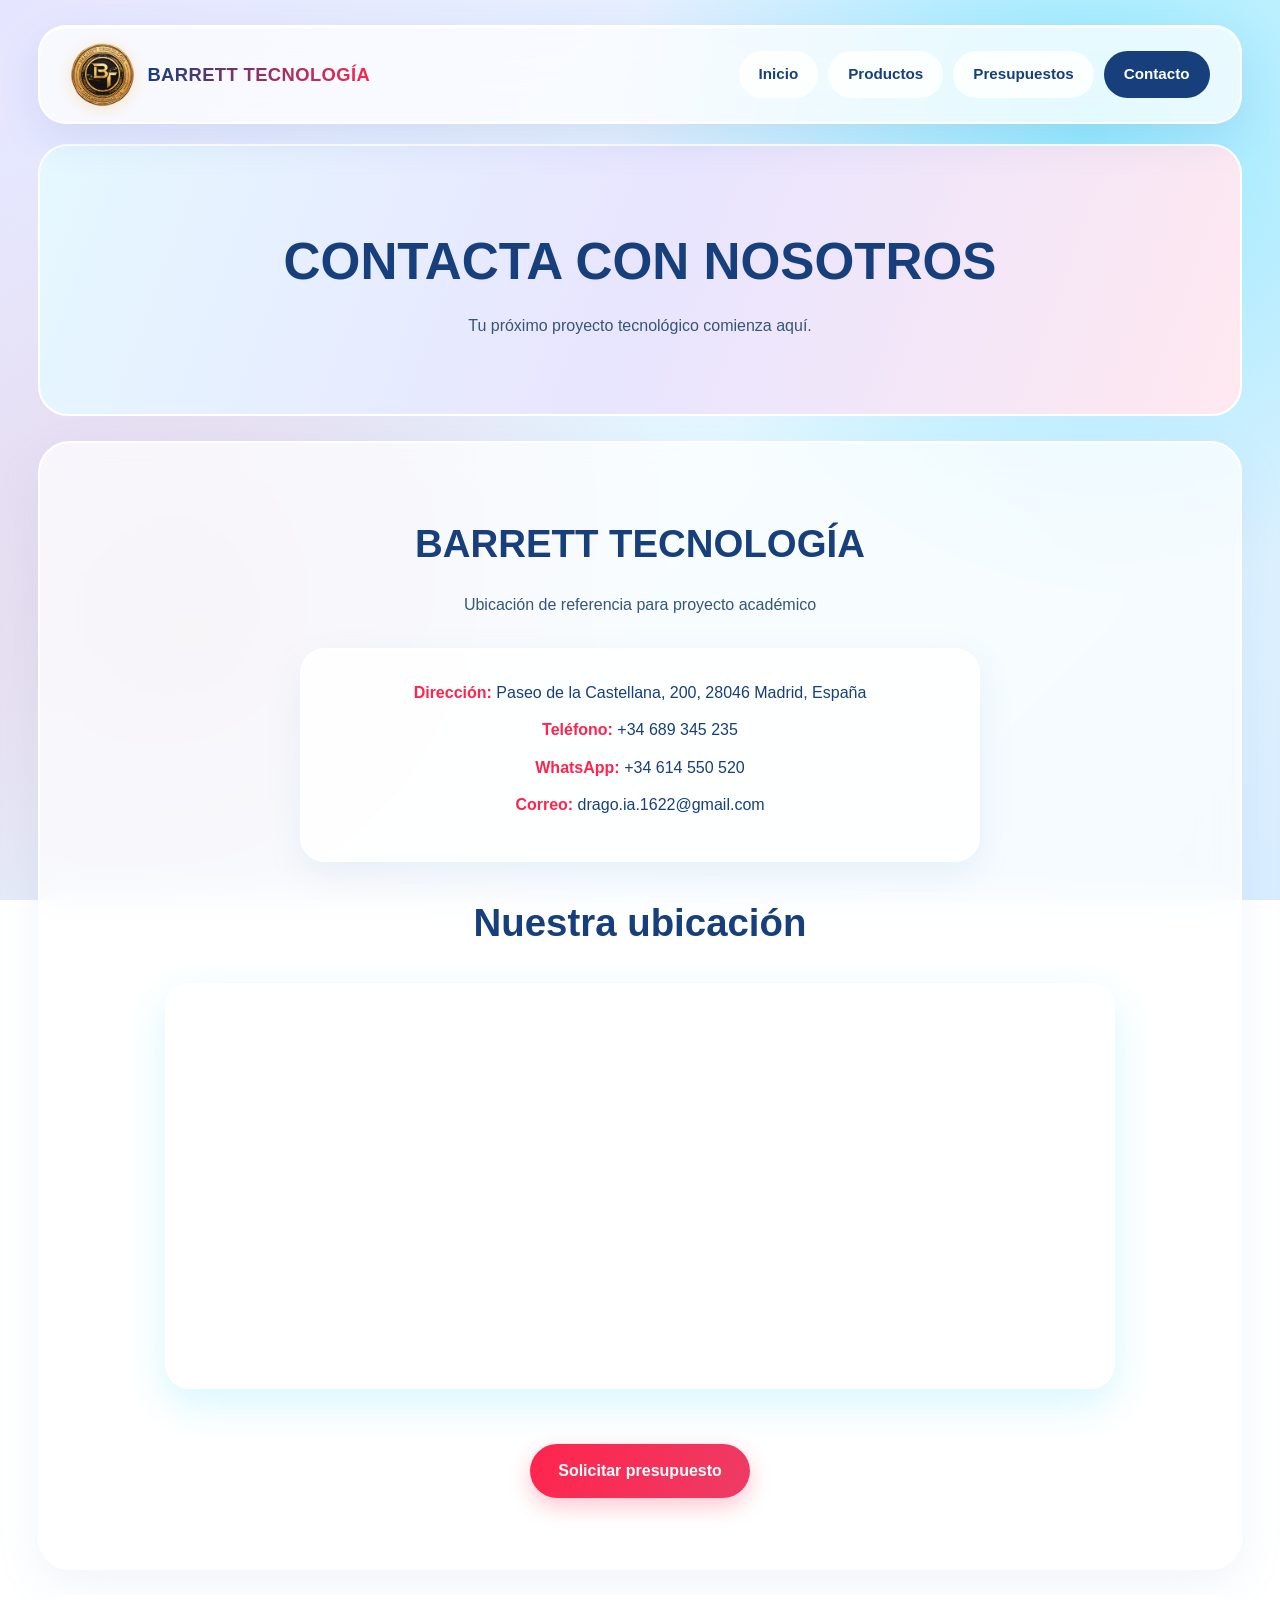
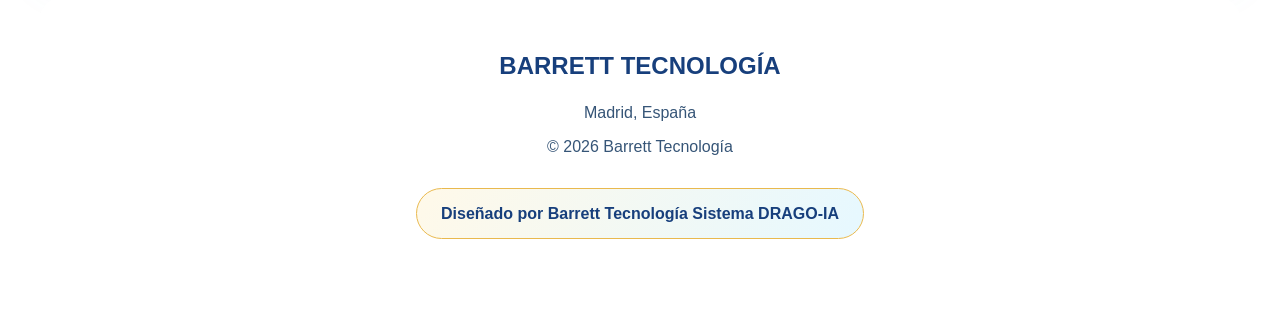
==== contacto.html @ fd933bed "Initial commit" ====
<!DOCTYPE html>
<html lang="es">
<head>
  <meta charset="UTF-8">
  <meta name="viewport"
        content="width=device-width, initial-scale=1.0">
  <title>Contacto | Barrett Tecnología</title>
  <link rel="stylesheet" href="css/barrett.css">
</head>
<body>

<header class="cabecera">
  <a href="index.html" class="marca">
    <img src="img/sello.barrett.png"
         alt="Sello Barrett Tecnología">
    <span>BARRETT TECNOLOGÍA</span>
  </a>
  <nav aria-label="Navegación principal">
    <ul>
      <li><a href="index.html">Inicio</a></li>
      <li><a href="productos.html">Productos</a></li>
      <li><a href="presupuesto.html">Presupuestos</a></li>
      <li><a href="contacto.html" class="activo"
             aria-current="page">Contacto</a></li>
    </ul>
  </nav>
</header>

<main>
  <section class="titulo-pagina">
    <h1>CONTACTA CON NOSOTROS</h1>
    <p>Tu próximo proyecto tecnológico comienza aquí.</p>
  </section>

  <section class="seccion">
    <h2>BARRETT TECNOLOGÍA</h2>
    <p>Ubicación de referencia para proyecto académico</p>

    <div class="datos-contacto">
      <p><strong>Dirección:</strong>
         Paseo de la Castellana, 200,
         28046 Madrid, España</p>
      <p><strong>Teléfono:</strong> +34 689 345 235</p>
      <p><strong>WhatsApp:</strong> +34 614 550 520</p>
      <p><strong>Correo:</strong>
         drago.ia.1622@gmail.com</p>
    </div>

    <h2>Nuestra ubicación</h2>

    <div class="mapa">
      <iframe
        title="Mapa de referencia de Barrett Tecnología en Madrid"
        src="https://www.google.com/maps?q=Paseo+de+la+Castellana+200+Madrid&output=embed"
        width="100%"
        height="400"
        style="border:0"
        loading="lazy"
        referrerpolicy="no-referrer-when-downgrade">
      </iframe>
    </div>

    <a class="boton" href="presupuesto.html">
      Solicitar presupuesto
    </a>
  </section>
</main>

<footer>
  <h2>BARRETT TECNOLOGÍA</h2>
  <p>Madrid, España</p>
  <p>© 2026 Barrett Tecnología</p>
  <p class="firma">
    Diseñado por Barrett Tecnología Sistema DRAGO-IA
  </p>
</footer>

</body>
</html>
---- css/barrett.css ----
/* ==================================================
   BARRETT TECNOLOGÍA - SISTEMA DRAGO-IA
   Diseño: BARRETT FUTURE
   Tecnología: HTML5 + CSS3
   ================================================== */

/* IDENTIDAD CORPORATIVA */
:root {
  --rojo-neon: #ff244d;
  --celeste-neon: #35d9ff;
  --dorado: #e9b94e;
  --lavanda: #e6e5ff;
  --blanco-hielo: #f4faff;
  --azul-texto: #173f7c;
  --texto: #365577;
  --cristal: rgba(255, 255, 255, 0.72);
  --borde-cristal: rgba(255, 255, 255, 0.95);
}

/* REINICIO Y ESTILOS GENERALES */
* {
  margin: 0;
  padding: 0;
  box-sizing: border-box;
}

html {
  scroll-behavior: smooth;
}

body {
  font-family: "Segoe UI", Arial, sans-serif;
  color: var(--azul-texto);
  line-height: 1.6;
  min-height: 100vh;

  background:
    radial-gradient(
      circle at 85% 15%,
      rgba(53, 217, 255, 0.45),
      transparent 35%
    ),
    radial-gradient(
      circle at 15% 70%,
      rgba(255, 36, 77, 0.12),
      transparent 40%
    ),
    linear-gradient(
      135deg,
      #e6e5ff,
      #e4f7ff 55%,
      #d9edff
    );

  background-attachment: fixed;
}

img {
  max-width: 100%;
  display: block;
}

a {
  text-decoration: none;
  color: inherit;
}

button,
input,
textarea,
select {
  font: inherit;
}

/* CABECERA DE CRISTAL */
.cabecera {
  width: min(94%, 1250px);
  margin: 25px auto 0;
  padding: 15px 30px;

  display: flex;
  align-items: center;
  justify-content: space-between;
  flex-wrap: wrap;
  gap: 20px;

  background: var(--cristal);
  backdrop-filter: blur(22px);
  -webkit-backdrop-filter: blur(22px);

  border: 2px solid var(--borde-cristal);
  border-radius: 28px;

  box-shadow:
    0 15px 40px rgba(64, 105, 170, 0.12),
    inset 0 1px 0 white;
}

.marca {
  display: flex;
  align-items: center;
  gap: 12px;

  font-size: 1.15rem;
  font-weight: 800;
  letter-spacing: 0.4px;
  color: var(--azul-texto);
}

.marca img {
  width: 65px;
  height: 65px;
  object-fit: contain;
  filter: drop-shadow(0 3px 8px #e9b94e55);
}

.marca span {
  background: linear-gradient(
    90deg,
    #173f7c,
    #ff244d
  );
  background-clip: text;
  -webkit-background-clip: text;
  color: transparent;
}

/* MENÚ DE NAVEGACIÓN */
nav ul {
  display: flex;
  align-items: center;
  flex-wrap: wrap;
  gap: 10px;
  list-style: none;
}

nav a {
  display: block;
  padding: 11px 20px;

  background: rgba(255, 255, 255, 0.85);
  border-radius: 30px;

  font-size: 0.95rem;
  font-weight: 600;

  transition:
    background 0.3s,
    color 0.3s,
    transform 0.3s,
    box-shadow 0.3s;
}

nav a:hover {
  color: white;
  background: var(--rojo-neon);
  transform: translateY(-3px);
  box-shadow: 0 8px 22px #ff244d44;
}

nav a.activo {
  background: var(--azul-texto);
  color: white;
}

/* PORTADA FUTURISTA */
.hero {
  width: min(94%, 1250px);
  min-height: 570px;
  margin: 20px auto;
  padding: 80px 6%;

  display: flex;
  align-items: center;
  justify-content: flex-start;

  position: relative;
  overflow: hidden;

  border: 2px solid white;
  border-radius: 35px;

  background:
    linear-gradient(
      90deg,
      rgba(245, 250, 255, 0.96) 0%,
      rgba(221, 240, 255, 0.87) 55%,
      rgba(198, 228, 255, 0.5) 100%
    ),
    url("../images/portada.jpg") center/cover;

  box-shadow: 0 20px 60px #559bd322;
}

/* REFLEJOS HOLOGRÁFICOS */
.hero::before {
  content: "";
  position: absolute;
  width: 430px;
  height: 430px;
  right: -100px;
  top: -100px;

  background: radial-gradient(
    circle,
    rgba(53, 217, 255, 0.45),
    transparent 70%
  );

  border-radius: 50%;
  pointer-events: none;
  animation: brillo 7s ease-in-out infinite alternate;
}

.hero::after {
  content: "";
  position: absolute;
  width: 330px;
  height: 330px;
  right: 12%;
  bottom: -190px;

  border: 2px solid rgba(53, 217, 255, 0.35);
  border-radius: 50%;
  box-shadow:
    0 0 35px rgba(53, 217, 255, 0.35),
    0 0 70px rgba(255, 36, 77, 0.15);
  pointer-events: none;
}

.hero-contenido {
  max-width: 750px;
  position: relative;
  z-index: 1;
  animation: aparecer 1s ease-out both;
}

.hero h1 {
  font-size: clamp(2.4rem, 5vw, 4.6rem);
  line-height: 1.1;
  font-weight: 900;
  letter-spacing: -1.5px;
  margin-bottom: 20px;

  background: linear-gradient(
    100deg,
    #173f7c 15%,
    #ff244d 65%,
    #e9b94e
  );

  background-clip: text;
  -webkit-background-clip: text;
  color: transparent;
}

.hero h2 {
  font-size: clamp(1.1rem, 2.3vw, 1.7rem);
  color: var(--azul-texto);
  margin-bottom: 20px;
}

.hero p {
  max-width: 650px;
  font-size: 1.1rem;
  color: var(--texto);
}

/* BOTONES */
.boton {
  display: inline-block;
  margin-top: 25px;
  padding: 14px 28px;

  background: linear-gradient(
    120deg,
    #ff244d,
    #ed3c65
  );

  color: white;
  font-weight: 700;
  border: none;
  border-radius: 30px;
  cursor: pointer;

  box-shadow: 0 8px 22px #ff244d44;

  transition:
    transform 0.3s,
    box-shadow 0.3s,
    background 0.3s;
}

.boton:hover {
  transform: translateY(-4px);
  background: linear-gradient(
    120deg,
    #e9b94e,
    #f8d980
  );
  color: #173f7c;
  box-shadow: 0 12px 30px #e9b94e66;
}

/* SECCIONES */
.seccion {
  width: min(94%, 1250px);
  margin: 25px auto;
  padding: 70px 5%;

  background: var(--cristal);
  backdrop-filter: blur(18px);

  border: 2px solid white;
  border-radius: 32px;

  text-align: center;
  box-shadow: 0 15px 45px #6b9bd21a;
}

.seccion h2 {
  font-size: clamp(1.8rem, 3vw, 2.7rem);
  margin-bottom: 18px;
  color: var(--azul-texto);
}

.seccion > p {
  color: var(--texto);
}

.seccion-oscura {
  background: linear-gradient(
    135deg,
    rgba(218, 240, 255, 0.92),
    rgba(232, 225, 255, 0.9)
  );
}

/* CUADRÍCULA DE PRODUCTOS */
.cuadricula {
  display: grid;
  grid-template-columns: repeat(3, minmax(0, 1fr));
  gap: 25px;
  margin-top: 40px;
}

.tarjeta {
  position: relative;
  overflow: hidden;

  padding: 28px;
  background: rgba(255, 255, 255, 0.83);
  border: 1px solid white;
  border-radius: 25px;

  box-shadow: 0 10px 30px #5c95d01a;

  transition:
    transform 0.35s,
    box-shadow 0.35s,
    border-color 0.35s;
}

.tarjeta:hover {
  transform: translateY(-10px);
  border-color: var(--celeste-neon);

  box-shadow:
    0 18px 45px #35d9ff44,
    0 0 25px #ff244d12;
}

.tarjeta h3 {
  color: var(--azul-texto);
  margin: 15px 0 10px;
  font-size: 1.35rem;
}

.tarjeta p {
  color: var(--texto);
}

/* IMÁGENES DEL CATÁLOGO */
.producto img {
  width: 100%;
  height: 220px;
  object-fit: cover;
  border-radius: 18px;

  transition: transform 0.5s;
}

.producto:hover img {
  transform: scale(1.04);
}

.producto .boton {
  font-size: 0.85rem;
  padding: 12px 18px;
}

/* DRAGO-IA */
.drago {
  display: flex;
  align-items: center;
  justify-content: center;
  gap: 55px;
  text-align: left;

  background: linear-gradient(
    120deg,
    #e4f7ff,
    #e8e5ff,
    #fbe9f1
  );
}

.drago img {
  width: min(35%, 320px);
  border-radius: 50%;

  filter: drop-shadow(0 15px 25px #ff244d33);
  animation: flotar 5s ease-in-out infinite;
}

.drago div {
  max-width: 550px;
}

/* CABECERAS INTERIORES */
.titulo-pagina {
  width: min(94%, 1250px);
  margin: 20px auto;
  padding: 75px 20px;

  text-align: center;
  border: 2px solid white;
  border-radius: 30px;

  background: linear-gradient(
    110deg,
    #e5f8ff,
    #e8e5ff,
    #ffe8f0
  );
}

.titulo-pagina h1 {
  font-size: clamp(2rem, 4vw, 3.5rem);
  color: var(--azul-texto);
}

.titulo-pagina p {
  color: var(--texto);
  margin-top: 10px;
}

/* FORMULARIO DE PRESUPUESTOS */
.formulario {
  max-width: 680px;
  margin: 35px auto 0;
  padding: 35px;

  text-align: left;
  background: rgba(255, 255, 255, 0.85);

  border: 2px solid white;
  border-radius: 25px;

  box-shadow: 0 15px 40px #6b9bd222;
}

.formulario label {
  display: block;
  margin: 18px 0 7px;
  color: var(--azul-texto);
  font-weight: 600;
}

.formulario input:not([type="checkbox"]),
.formulario select,
.formulario textarea {
  display: block;
  width: 100%;
  padding: 14px 16px;

  background: #f4faff;
  color: var(--azul-texto);

  border: 1px solid #b6d6ec;
  border-radius: 12px;
  outline: none;

  transition:
    border-color 0.3s,
    box-shadow 0.3s;
}

.formulario input:focus,
.formulario select:focus,
.formulario textarea:focus {
  border-color: var(--celeste-neon);
  box-shadow: 0 0 0 4px #35d9ff33;
}

.formulario textarea {
  resize: vertical;
  min-height: 140px;
}

.privacidad {
  display: flex;
  align-items: flex-start;
  gap: 12px;
  margin-top: 22px;
}

.privacidad input {
  margin-top: 6px;
  accent-color: var(--rojo-neon);
}

.privacidad label {
  margin: 0;
  font-size: 0.92rem;
}

/* CONTACTO */
.datos-contacto {
  max-width: 680px;
  margin: 30px auto;
  padding: 30px;

  background: rgba(255, 255, 255, 0.85);
  border: 2px solid white;
  border-radius: 25px;

  box-shadow: 0 12px 35px #5c95d01c;
}

.datos-contacto p {
  margin-bottom: 12px;
}

.datos-contacto strong {
  color: var(--rojo-neon);
}

.mapa {
  max-width: 950px;
  margin: 30px auto;
  overflow: hidden;

  border: 3px solid white;
  border-radius: 25px;

  box-shadow: 0 15px 40px #35d9ff33;
}

.mapa iframe {
  display: block;
  width: 100%;
}

/* PIE DE PÁGINA */
footer {
  width: min(94%, 1250px);
  margin: 25px auto;
  padding: 50px 25px;

  text-align: center;
  background: rgba(255, 255, 255, 0.8);
  backdrop-filter: blur(20px);

  border: 2px solid white;
  border-radius: 30px;
}

footer h2 {
  color: var(--azul-texto);
  margin-bottom: 15px;
}

footer p {
  color: var(--texto);
  margin: 8px 0;
}

.redes {
  display: flex;
  justify-content: center;
  flex-wrap: wrap;
  gap: 20px;
  margin: 22px 0;
}

.redes a {
  color: var(--azul-texto);
  font-weight: 600;
  transition: color 0.3s;
}

.redes a:hover {
  color: var(--rojo-neon);
}

footer .firma {
  display: inline-block;
  margin-top: 20px;
  padding: 12px 24px;

  color: var(--azul-texto);
  font-weight: 800;

  border-radius: 30px;
  border: 1px solid var(--dorado);

  background: linear-gradient(
    120deg,
    #fff9e9,
    #e6f8ff
  );
}

/* ACCESIBILIDAD */
a:focus-visible,
button:focus-visible,
input:focus-visible,
textarea:focus-visible,
select:focus-visible {
  outline: 3px solid var(--rojo-neon);
  outline-offset: 3px;
}

/* ANIMACIONES CSS3 */
@keyframes flotar {
  0%, 100% {
    transform: translateY(0);
  }
  50% {
    transform: translateY(-15px);
  }
}

@keyframes brillo {
  from {
    opacity: 0.5;
    transform: scale(1);
  }
  to {
    opacity: 1;
    transform: scale(1.2);
  }
}

@keyframes aparecer {
  from {
    opacity: 0;
    transform: translateY(25px);
  }
  to {
    opacity: 1;
    transform: translateY(0);
  }
}

/* TABLET */
@media (max-width: 950px) {
  .cabecera {
    justify-content: center;
  }

  nav ul {
    justify-content: center;
  }

  .cuadricula {
    grid-template-columns: repeat(2, minmax(0, 1fr));
  }

  .drago {
    flex-direction: column;
    text-align: center;
  }

  .drago img {
    width: min(65%, 300px);
  }
}

/* MÓVILES */
@media (max-width: 600px) {
  .cabecera {
    padding: 20px 12px;
    border-radius: 20px;
  }

  .marca {
    font-size: 0.95rem;
  }

  .marca img {
    width: 50px;
    height: 50px;
  }

  nav ul {
    gap: 6px;
  }

  nav a {
    padding: 9px 12px;
    font-size: 0.82rem;
  }

  .hero {
    min-height: 450px;
    padding: 55px 22px;
    border-radius: 25px;
  }

  .hero h1 {
    letter-spacing: -0.5px;
  }

  .seccion {
    padding: 45px 20px;
    border-radius: 25px;
  }

  .cuadricula {
    grid-template-columns: 1fr;
  }

  .formulario {
    padding: 22px;
  }

  .titulo-pagina {
    padding: 50px 20px;
  }

  footer {
    padding: 35px 18px;
  }
}

/* REDUCIR MOVIMIENTO SI EL USUARIO LO PREFIERE */
@media (prefers-reduced-motion: reduce) {
  *,
  *::before,
  *::after {
    animation: none !important;
    transition: none !important;
    scroll-behavior: auto !important;
  }
}











/* ==============================================
   BARRETT FUTURE STORE
   ESTILOS EXCLUSIVOS DEL CATÁLOGO
   ============================================== */

/* PORTADA DEL CATÁLOGO */
.catalogo-portada {
  position: relative;
  overflow: hidden;

  background:
    radial-gradient(
      circle at 85% 20%,
      rgba(53, 217, 255, 0.55),
      transparent 40%
    ),
    linear-gradient(
      120deg,
      #f4faff,
      #dceeff,
      #e6e5ff
    );
}

.etiqueta-future {
  display: inline-block;
  padding: 9px 20px;
  margin-bottom: 20px;

  border-radius: 30px;
  background: white;
  color: var(--rojo-neon);

  font-size: 0.8rem;
  font-weight: 800;
  letter-spacing: 2px;
}

.catalogo-portada h1 {
  background: linear-gradient(
    90deg,
    #173f7c,
    #ff244d,
    #e9b94e
  );

  background-clip: text;
  -webkit-background-clip: text;
  color: transparent;
}

/* IMÁGENES DEL CATÁLOGO */
.producto-imagen {
  position: relative;
  overflow: hidden;
  border-radius: 20px;
  background: #e5f5ff;
}

.producto-imagen img {
  width: 100%;
  height: 230px;
  object-fit: cover;

  transition: transform 0.5s ease;
}

.producto:hover .producto-imagen img {
  transform: scale(1.08);
}

/* ETIQUETAS HOLOGRÁFICAS */
.producto-etiqueta {
  position: absolute;
  top: 12px;
  left: 12px;

  padding: 7px 12px;
  border-radius: 30px;

  background: rgba(255, 255, 255, 0.88);
  backdrop-filter: blur(12px);

  color: #173f7c;
  font-size: 0.65rem;
  font-weight: 800;
  letter-spacing: 0.5px;

  border: 1px solid white;
}

/* TARJETAS */
.producto {
  display: flex;
  flex-direction: column;
  align-items: stretch;
  text-align: left;
}

.producto h3 {
  font-size: 1.3rem;
  margin-top: 20px;
}

.producto p {
  flex-grow: 1;
  margin-bottom: 18px;
}

/* PRECIO A CONSULTAR */
.precio-consulta {
  display: block;
  margin-top: auto;

  color: #d42b4a;
  font-weight: 800;
  font-size: 0.95rem;
}

/* BOTÓN DEL PRODUCTO */
.producto .boton {
  display: block;
  text-align: center;
  margin-top: 18px;

  background: linear-gradient(
    110deg,
    #ff244d,
    #f14369
  );
}

.producto .boton:hover {
  background: linear-gradient(
    110deg,
    #35d9ff,
    #e9b94e
  );

  color: #173f7c;
}

/* EFECTO LUMINOSO AL PASAR EL RATÓN */
.producto:hover {
  border-color: var(--celeste-neon);

  box-shadow:
    0 18px 40px rgba(53, 217, 255, 0.3),
    0 0 22px rgba(255, 36, 77, 0.12);
}

/* LLAMADA A LA ACCIÓN */
.llamada-accion {
  background: linear-gradient(
    125deg,
    #e5f9ff,
    #e6e5ff,
    #fff0f4
  );

  border: 2px solid white;
}

.llamada-accion h2 {
  color: #173f7c;
}

.llamada-accion p {
  max-width: 650px;
  margin: 0 auto;
}

/* ADAPTACIÓN A MÓVILES */
@media (max-width: 600px) {
  .producto-imagen img {
    height: 210px;
  }

  .producto {
    padding: 20px;
  }

  .catalogo-portada h1 {
    font-size: 2rem;
  }
}









/* ==========================================
   PRESUPUESTOS - BARRETT TECNOLOGÍA
   ========================================== */

.pagina-presupuesto {
  padding: 60px 5%;
  background: linear-gradient(
    135deg,
    #e6e5ff 0%,
    #d9f5ff 55%,
    #fff0f4 100%
  );
}

.presupuesto-contenedor {
  max-width: 1200px;
  margin: 0 auto;

  display: grid;
  grid-template-columns: 0.85fr 1.15fr;
  gap: 35px;
  align-items: stretch;
}

/* PANEL DE PRESENTACIÓN */

.presupuesto-presentacion {
  padding: 45px 35px;
  border-radius: 30px;

  background: linear-gradient(
    145deg,
    #d5f4ff,
    #e8e5ff,
    #fff1f5
  );

  border: 2px solid #ffffff;

  display: flex;
  flex-direction: column;
  align-items: center;
  justify-content: center;
  text-align: center;

  box-shadow: 0 15px 40px
    rgba(53, 217, 255, 0.15);
}

.presupuesto-etiqueta {
  color: #ff244d;
  font-size: 0.8rem;
  font-weight: 800;
  letter-spacing: 2px;
}

.presupuesto-presentacion h1 {
  margin: 25px 0 15px;
  color: #173f7c;
  font-size: clamp(2rem, 3vw, 3.2rem);
  line-height: 1.15;
}

.presupuesto-presentacion h1 span {
  display: block;
  color: #ff244d;
}

.presupuesto-presentacion > p {
  color: #365577;
  line-height: 1.8;
  max-width: 390px;
}

.presupuesto-drago {
  width: min(100%, 290px);
  height: auto;
  margin: 30px auto;
  object-fit: contain;

  filter: drop-shadow(
    0 12px 20px rgba(255, 36, 77, 0.18)
  );
}

.presupuesto-beneficios {
  color: #173f7c;
  font-weight: 700;
}

.presupuesto-beneficios p {
  margin: 9px 0;
}

/* PANEL DEL FORMULARIO */

.presupuesto-panel {
  min-width: 0;
  padding: 42px;

  background: rgba(255, 255, 255, 0.9);
  border: 2px solid #ffffff;
  border-radius: 30px;

  box-shadow:
    0 20px 50px rgba(23, 63, 124, 0.1),
    0 0 20px rgba(53, 217, 255, 0.12);
}

.presupuesto-encabezado {
  margin-bottom: 30px;
  text-align: center;
}

.presupuesto-encabezado span {
  color: #ff244d;
  font-size: 0.75rem;
  font-weight: 800;
  letter-spacing: 1.5px;
}

.presupuesto-encabezado h2 {
  color: #173f7c;
  font-size: clamp(1.7rem, 3vw, 2.4rem);
  margin: 12px 0;
}

.presupuesto-encabezado p {
  color: #526b8a;
}

/* IMPORTANTE:
   CADA CAMPO TIENE SU PROPIA POSICIÓN */

.formulario-presupuesto {
  display: block;
  width: 100%;
}

.formulario-grid {
  display: grid;
  grid-template-columns: repeat(2, minmax(0, 1fr));
  gap: 22px;
}

.campo-formulario {
  display: flex;
  flex-direction: column;
  gap: 9px;
  min-width: 0;
}

.campo-formulario label {
  display: block;
  color: #173f7c;
  font-size: 0.9rem;
  font-weight: 700;
}

/* CAMPOS DE ENTRADA */

.formulario-presupuesto
.campo-formulario input,

.formulario-presupuesto
.campo-formulario select,

.formulario-presupuesto
.campo-formulario textarea {
  display: block;

  width: 100%;
  min-width: 0;
  box-sizing: border-box;

  padding: 15px 16px;

  border: 1.5px solid #b7dff4;
  border-radius: 13px;

  background: #f4faff;
  color: #173f7c;

  font-family: inherit;
  font-size: 0.95rem;
  line-height: 1.5;

  outline: none;
  box-shadow: none;

  transition:
    border-color 0.3s,
    box-shadow 0.3s;
}

.formulario-presupuesto
.campo-formulario input:focus,

.formulario-presupuesto
.campo-formulario select:focus,

.formulario-presupuesto
.campo-formulario textarea:focus {
  border-color: #35d9ff;

  box-shadow:
    0 0 0 4px rgba(53, 217, 255, 0.17);
}

.formulario-presupuesto
.campo-formulario textarea {
  min-height: 160px;
  resize: vertical;
}

/* EL MENSAJE OCUPA TODO EL ANCHO */

.campo-completo {
  grid-column: 1 / -1;
}

/* PRIVACIDAD */

.privacidad-presupuesto {
  display: flex;
  align-items: flex-start;
  gap: 12px;

  margin: 25px 0;
}

.privacidad-presupuesto input {
  width: 18px;
  height: 18px;
  flex-shrink: 0;
  margin: 2px 0 0;

  accent-color: #ff244d;
}

.privacidad-presupuesto label {
  color: #365577;
  font-size: 0.9rem;
  line-height: 1.5;
}

.privacidad-presupuesto a {
  color: #d9254b;
  font-weight: 700;
}

/* BOTÓN PRINCIPAL */

.boton-enviar-presupuesto {
  display: block;
  width: 100%;

  padding: 17px 25px;

  border: none;
  border-radius: 50px;

  background: linear-gradient(
    110deg,
    #ff244d,
    #ef3f69
  );

  color: white;
  font-family: inherit;
  font-size: 1rem;
  font-weight: 800;

  cursor: pointer;

  box-shadow:
    0 10px 25px rgba(255, 36, 77, 0.25);

  transition:
    transform 0.3s,
    box-shadow 0.3s;
}

.boton-enviar-presupuesto:hover {
  transform: translateY(-3px);

  box-shadow:
    0 15px 30px rgba(255, 36, 77, 0.35);
}

.nota-presupuesto {
  text-align: center;
  color: #71839b;
  font-size: 0.8rem;
  margin-top: 16px;
}

/* TABLETS */

@media (max-width: 950px) {
  .presupuesto-contenedor {
    grid-template-columns: 1fr;
  }

  .presupuesto-presentacion {
    padding: 35px 25px;
  }

  .presupuesto-drago {
    width: 180px;
  }
}

/* MÓVILES */

@media (max-width: 600px) {
  .pagina-presupuesto {
    padding: 30px 15px;
  }

  .presupuesto-panel {
    padding: 25px 18px;
  }

  .formulario-grid {
    grid-template-columns: 1fr;
    gap: 18px;
  }

  .campo-completo {
    grid-column: auto;
  }

  .presupuesto-presentacion h1 {
    font-size: 2rem;
  }
}
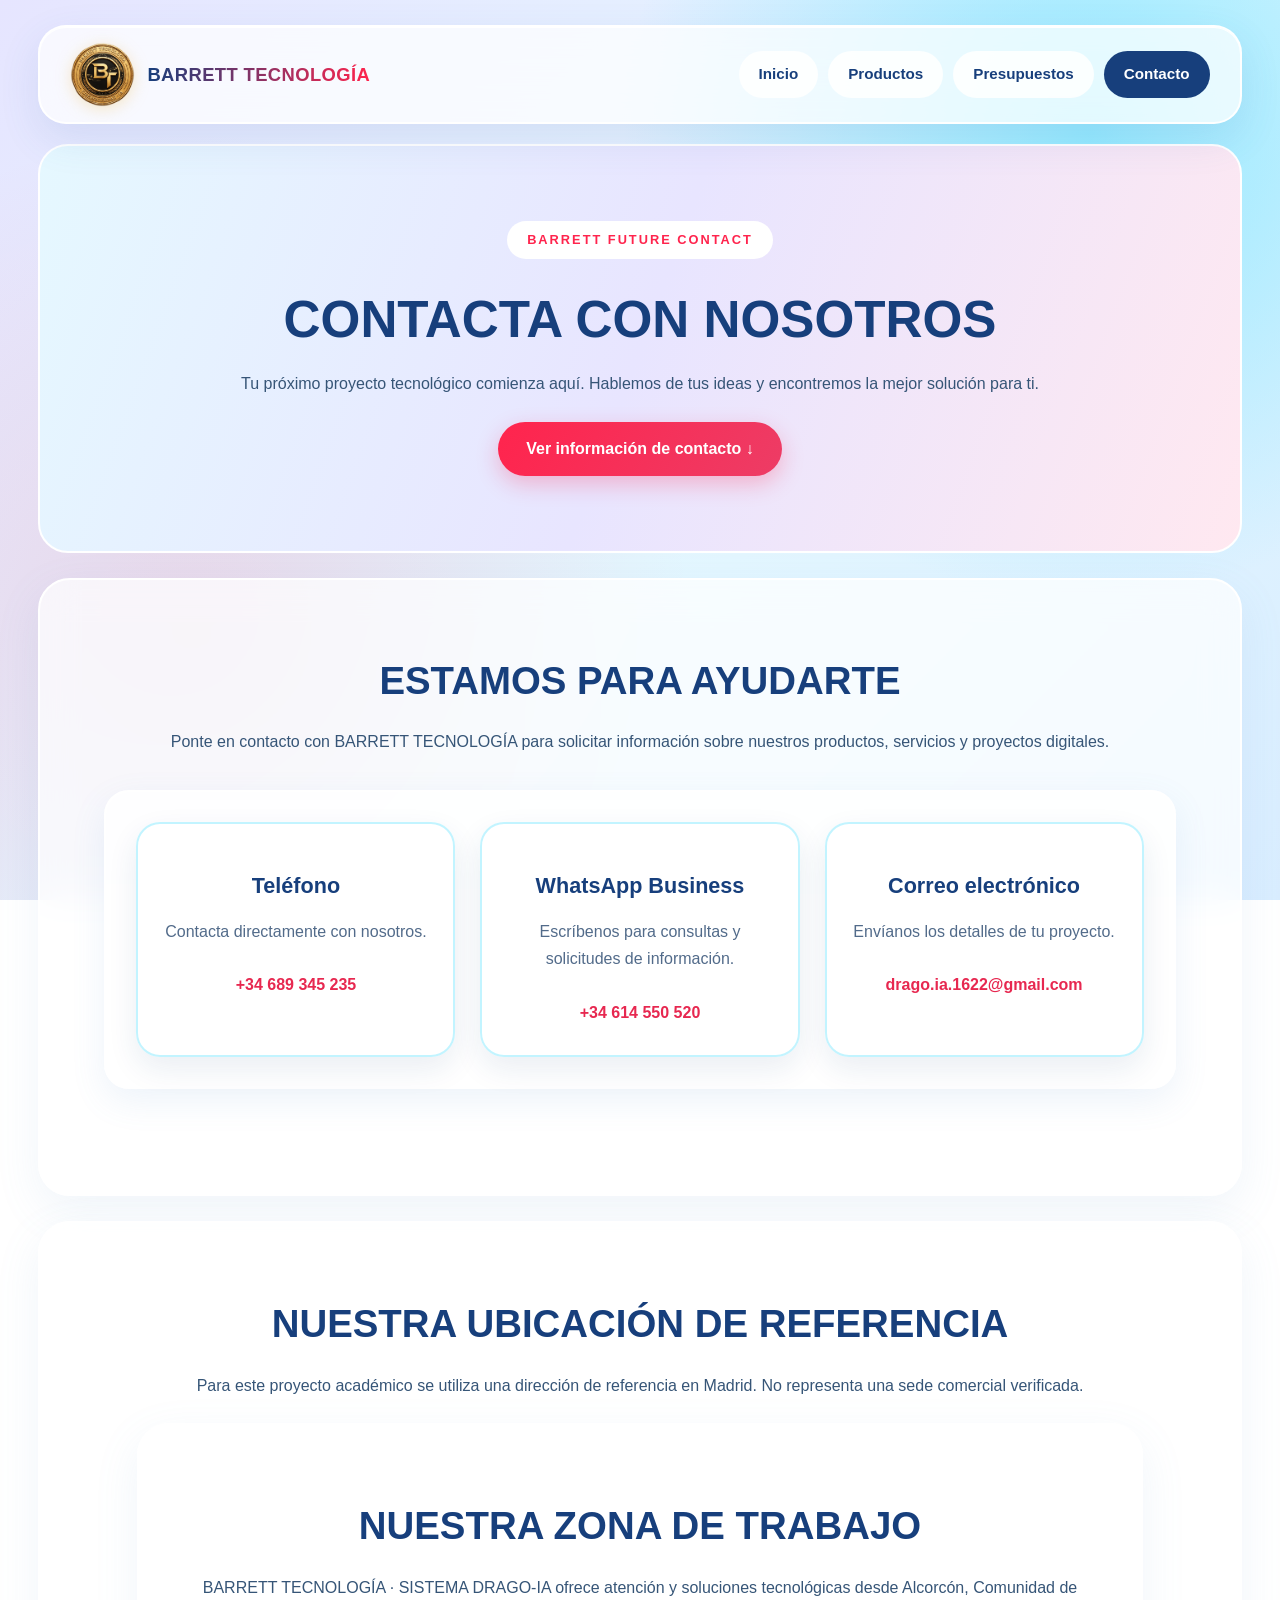
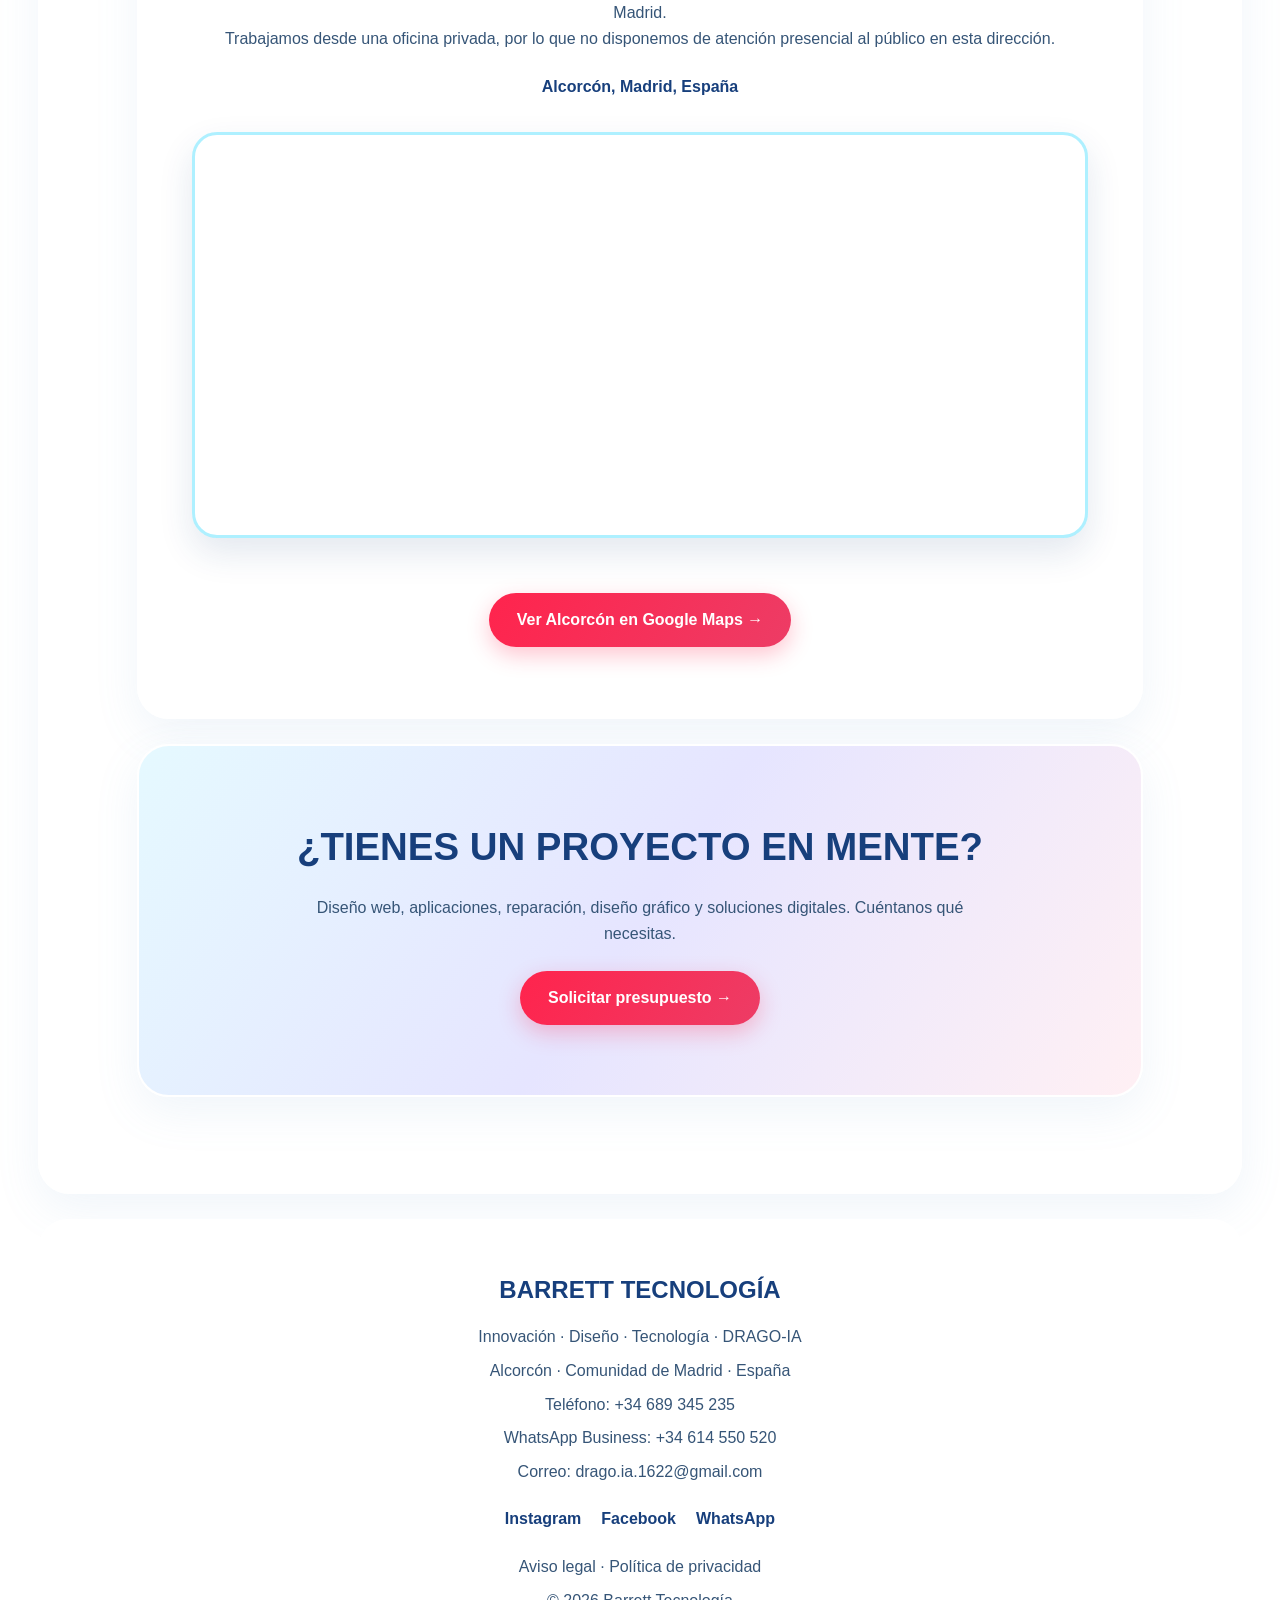
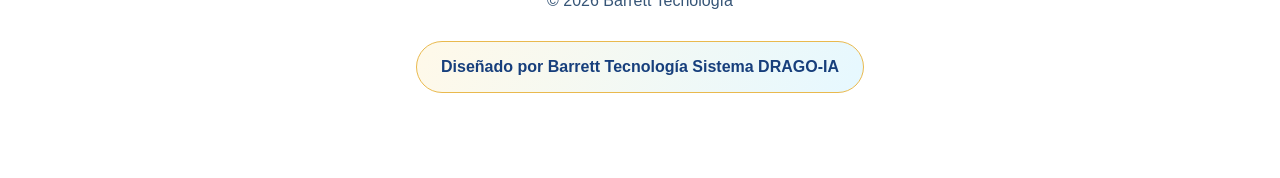
==== commit 4d8a8eff: "Web Barrett Tecnología lista para publicar" ====
--- a/contacto.html
+++ b/contacto.html
@@ -1,80 +1,333 @@
 
 <!DOCTYPE html>
 <html lang="es">
+
 <head>
   <meta charset="UTF-8">
+
   <meta name="viewport"
         content="width=device-width, initial-scale=1.0">
+
+  <meta name="description"
+        content="Contacta con Barrett Tecnología para
+        consultas sobre diseño web, aplicaciones,
+        reparación informática y proyectos digitales.">
+
   <title>Contacto | Barrett Tecnología</title>
+
   <link rel="stylesheet" href="css/barrett.css">
 </head>
+
 <body>
 
-<header class="cabecera">
-  <a href="index.html" class="marca">
-    <img src="img/sello.barrett.png"
-         alt="Sello Barrett Tecnología">
-    <span>BARRETT TECNOLOGÍA</span>
-  </a>
-  <nav aria-label="Navegación principal">
-    <ul>
-      <li><a href="index.html">Inicio</a></li>
-      <li><a href="productos.html">Productos</a></li>
-      <li><a href="presupuesto.html">Presupuestos</a></li>
-      <li><a href="contacto.html" class="activo"
-             aria-current="page">Contacto</a></li>
-    </ul>
-  </nav>
-</header>
-
-<main>
-  <section class="titulo-pagina">
-    <h1>CONTACTA CON NOSOTROS</h1>
-    <p>Tu próximo proyecto tecnológico comienza aquí.</p>
-  </section>
-
-  <section class="seccion">
-    <h2>BARRETT TECNOLOGÍA</h2>
-    <p>Ubicación de referencia para proyecto académico</p>
-
-    <div class="datos-contacto">
-      <p><strong>Dirección:</strong>
-         Paseo de la Castellana, 200,
-         28046 Madrid, España</p>
-      <p><strong>Teléfono:</strong> +34 689 345 235</p>
-      <p><strong>WhatsApp:</strong> +34 614 550 520</p>
-      <p><strong>Correo:</strong>
-         drago.ia.1622@gmail.com</p>
-    </div>
-
-    <h2>Nuestra ubicación</h2>
-
-    <div class="mapa">
-      <iframe
-        title="Mapa de referencia de Barrett Tecnología en Madrid"
-        src="https://www.google.com/maps?q=Paseo+de+la+Castellana+200+Madrid&output=embed"
-        width="100%"
-        height="400"
-        style="border:0"
-        loading="lazy"
-        referrerpolicy="no-referrer-when-downgrade">
-      </iframe>
-    </div>
-
-    <a class="boton" href="presupuesto.html">
-      Solicitar presupuesto
-    </a>
-  </section>
-</main>
-
+  <!-- =====================================
+       CABECERA CORPORATIVA
+       ===================================== -->
+  <header class="cabecera">
+
+    <a href="index.html" class="marca">
+      <img src="img/sello.barrett.png"
+           alt="Sello de Barrett Tecnología">
+
+      <span>BARRETT TECNOLOGÍA</span>
+    </a>
+
+    <nav aria-label="Navegación principal">
+      <ul>
+        <li>
+          <a href="index.html">Inicio</a>
+        </li>
+
+        <li>
+          <a href="productos.html">Productos</a>
+        </li>
+
+        <li>
+          <a href="presupuesto.html">Presupuestos</a>
+        </li>
+
+        <li>
+          <a href="contacto.html"
+             class="activo"
+             aria-current="page">
+            Contacto
+          </a>
+        </li>
+      </ul>
+    </nav>
+
+  </header>
+
+  <!-- =====================================
+       CONTENIDO PRINCIPAL
+       ===================================== -->
+  <main>
+
+    <!-- PORTADA -->
+    <section class="titulo-pagina servicios-portada">
+
+      <span class="etiqueta-future">
+        BARRETT FUTURE CONTACT
+      </span>
+
+      <h1>CONTACTA CON NOSOTROS</h1>
+
+      <p>
+        Tu próximo proyecto tecnológico comienza aquí.
+        Hablemos de tus ideas y encontremos
+        la mejor solución para ti.
+      </p>
+
+      <a href="#informacion" class="boton">
+        Ver información de contacto ↓
+      </a>
+
+    </section>
+
+    <!-- INFORMACIÓN DE CONTACTO -->
+    <section class="seccion" id="informacion">
+
+      <h2>ESTAMOS PARA AYUDARTE</h2>
+
+      <p>
+        Ponte en contacto con BARRETT TECNOLOGÍA
+        para solicitar información sobre nuestros
+        productos, servicios y proyectos digitales.
+      </p>
+
+      <div class="datos-contacto">
+
+        <!-- TELÉFONO -->
+        <article class="tarjeta contacto-tarjeta">
+
+          <h3>Teléfono</h3>
+
+          <p>
+            Contacta directamente con nosotros.
+          </p>
+
+          <a href="tel:+34689345235">
+            +34 689 345 235
+          </a>
+
+        </article>
+
+        <!-- WHATSAPP BUSINESS -->
+        <article class="tarjeta contacto-tarjeta">
+
+          <h3>WhatsApp Business</h3>
+
+          <p>
+            Escríbenos para consultas
+            y solicitudes de información.
+          </p>
+
+          <a href="https://wa.me/34614550520"
+             target="_blank"
+             rel="noopener noreferrer">
+            +34 614 550 520
+          </a>
+
+        </article>
+
+        <!-- CORREO ELECTRÓNICO -->
+        <article class="tarjeta contacto-tarjeta">
+
+          <h3>Correo electrónico</h3>
+
+          <p>
+            Envíanos los detalles
+            de tu proyecto.
+          </p>
+
+          <a href="mailto:drago.ia.1622@gmail.com">
+            drago.ia.1622@gmail.com
+          </a>
+
+        </article>
+
+      </div>
+
+    </section>
+
+    <!-- UBICACIÓN -->
+    <section class="seccion contacto-ubicacion">
+
+      <h2>NUESTRA UBICACIÓN DE REFERENCIA</h2>
+
+      <p>
+        Para este proyecto académico se utiliza
+        una dirección de referencia en Madrid.
+        No representa una sede comercial verificada.
+      </p>
+
+      
+<!-- UBICACIÓN -->
+<section class="seccion contacto-ubicacion">
+
+  <h2>NUESTRA ZONA DE TRABAJO</h2>
+
+  <p>
+    BARRETT TECNOLOGÍA · SISTEMA DRAGO-IA
+    ofrece atención y soluciones tecnológicas
+    desde Alcorcón, Comunidad de Madrid.
+  </p>
+
+  <p>
+    Trabajamos desde una oficina privada,
+    por lo que no disponemos de atención
+    presencial al público en esta dirección.
+  </p>
+
+  <address>
+    Alcorcón, Madrid, España
+  </address>
+
+  <!-- MAPA GENERAL DE ALCORCÓN -->
+  <div class="mapa">
+
+    <iframe
+      title="Mapa general de Alcorcón, Madrid"
+      src="https://www.google.com/maps?q=Alcorc%C3%B3n%2C+Madrid%2C+Espa%C3%B1a&amp;output=embed"
+      width="100%"
+      height="400"
+      style="border:0"
+      loading="lazy"
+      referrerpolicy="no-referrer-when-downgrade">
+    </iframe>
+
+  </div>
+
+  <!-- ENLACE A GOOGLE MAPS -->
+  <p>
+    <a
+      href="https://www.google.com/maps/search/?api=1&amp;query=Alcorc%C3%B3n%2C+Madrid%2C+Espa%C3%B1a"
+      target="_blank"
+      rel="noopener noreferrer"
+      class="boton">
+
+      Ver Alcorcón en Google Maps →
+
+    </a>
+  </p>
+
+</section>
+
+
+    <!-- LLAMADA A LA ACCIÓN -->
+    <section class="seccion llamada-accion">
+
+      <h2>¿TIENES UN PROYECTO EN MENTE?</h2>
+
+      <p>
+        Diseño web, aplicaciones, reparación,
+        diseño gráfico y soluciones digitales.
+        Cuéntanos qué necesitas.
+      </p>
+
+      <a href="presupuesto.html" class="boton">
+        Solicitar presupuesto →
+      </a>
+
+    </section>
+
+  </main>
+
+  
+<!-- =====================================
+     PIE DE PÁGINA CORPORATIVO
+     ===================================== -->
 <footer>
+
   <h2>BARRETT TECNOLOGÍA</h2>
-  <p>Madrid, España</p>
-  <p>© 2026 Barrett Tecnología</p>
+
+  <p>
+    Innovación · Diseño · Tecnología · DRAGO-IA
+  </p>
+
+  <!-- UBICACIÓN -->
+  <p>
+    Alcorcón · Comunidad de Madrid · España
+  </p>
+
+  <!-- TELÉFONO -->
+  <p>
+    Teléfono:
+    <a href="tel:+34689345235">
+      +34 689 345 235
+    </a>
+  </p>
+
+  <!-- WHATSAPP BUSINESS -->
+  <p>
+    WhatsApp Business:
+    <a href="https://wa.me/34614550520"
+       target="_blank"
+       rel="noopener noreferrer">
+      +34 614 550 520
+    </a>
+  </p>
+
+  <!-- CORREO ELECTRÓNICO -->
+  <p>
+    Correo:
+    <a href="mailto:drago.ia.1622@gmail.com">
+      drago.ia.1622@gmail.com
+    </a>
+  </p>
+
+  <!-- REDES SOCIALES -->
+  <div class="redes">
+
+    <a href="https://www.instagram.com/"
+       target="_blank"
+       rel="noopener noreferrer">
+      Instagram
+    </a>
+
+    <a href="https://www.facebook.com/"
+       target="_blank"
+       rel="noopener noreferrer">
+      Facebook
+    </a>
+
+    <a href="https://wa.me/34614550520"
+       target="_blank"
+       rel="noopener noreferrer">
+      WhatsApp
+    </a>
+
+  </div>
+
+  <!-- ENLACES LEGALES -->
+  <p class="enlaces-legales">
+
+    <a href="aviso-legal.html">
+      Aviso legal
+    </a>
+
+    ·
+
+    <a href="politica-privacidad.html">
+      Política de privacidad
+    </a>
+
+  </p>
+
+  <!-- DERECHOS DE AUTOR -->
+  <p>
+    © 2026 Barrett Tecnología
+  </p>
+
+  <!-- FIRMA CORPORATIVA -->
   <p class="firma">
     Diseñado por Barrett Tecnología Sistema DRAGO-IA
   </p>
+
 </footer>
+
+
+  </footer>
 
 </body>
 </html>
--- a/css/barrett.css
+++ b/css/barrett.css
@@ -1300,3 +1300,126 @@
     font-size: 2rem;
   }
 }
+
+
+
+
+
+
+/* ==========================================
+   CONTACTO - BARRETT TECNOLOGÍA
+   ========================================== */
+
+.datos-contacto {
+  display: grid;
+  grid-template-columns: repeat(3, minmax(0, 1fr));
+  gap: 25px;
+
+  max-width: 1200px;
+  margin: 35px auto;
+}
+
+.contacto-tarjeta {
+  min-width: 0;
+  padding: 30px 24px;
+  text-align: center;
+
+  background: rgba(255, 255, 255, 0.88);
+  border: 2px solid rgba(53, 217, 255, 0.3);
+  border-radius: 24px;
+
+  box-shadow:
+    0 12px 30px rgba(23, 63, 124, 0.09);
+
+  transition:
+    transform 0.3s,
+    box-shadow 0.3s;
+}
+
+.contacto-tarjeta:hover {
+  transform: translateY(-6px);
+
+  box-shadow:
+    0 18px 35px rgba(53, 217, 255, 0.2);
+}
+
+.contacto-tarjeta h3 {
+  color: #173f7c;
+  margin-bottom: 15px;
+}
+
+.contacto-tarjeta p {
+  color: #526b8a;
+  line-height: 1.7;
+}
+
+.contacto-tarjeta a {
+  display: inline-block;
+  margin-top: 15px;
+
+  color: #e72850;
+  font-weight: 800;
+  text-decoration: none;
+  overflow-wrap: anywhere;
+}
+
+.contacto-tarjeta a:hover {
+  text-decoration: underline;
+}
+
+.contacto-ubicacion {
+  text-align: center;
+}
+
+.contacto-ubicacion address {
+  margin: 22px auto;
+  color: #173f7c;
+  font-style: normal;
+  font-weight: 700;
+  line-height: 1.8;
+}
+
+.mapa {
+  width: 100%;
+  max-width: 1100px;
+  margin: 30px auto;
+
+  overflow: hidden;
+  border-radius: 25px;
+
+  border: 3px solid rgba(53, 217, 255, 0.4);
+
+  box-shadow:
+    0 15px 35px rgba(23, 63, 124, 0.12);
+}
+
+.mapa iframe {
+  display: block;
+  width: 100%;
+  height: 400px;
+  border: 0;
+}
+
+/* ADAPTACIÓN A TABLETS */
+
+@media (max-width: 900px) {
+  .datos-contacto {
+    grid-template-columns: 1fr 1fr;
+  }
+}
+
+/* ADAPTACIÓN A MÓVILES */
+
+@media (max-width: 600px) {
+  .datos-contacto {
+    grid-template-columns: 1fr;
+  }
+
+  .contacto-tarjeta {
+    padding: 25px 18px;
+  }
+
+  .mapa iframe {
+    height: 300px;
+  }
+}
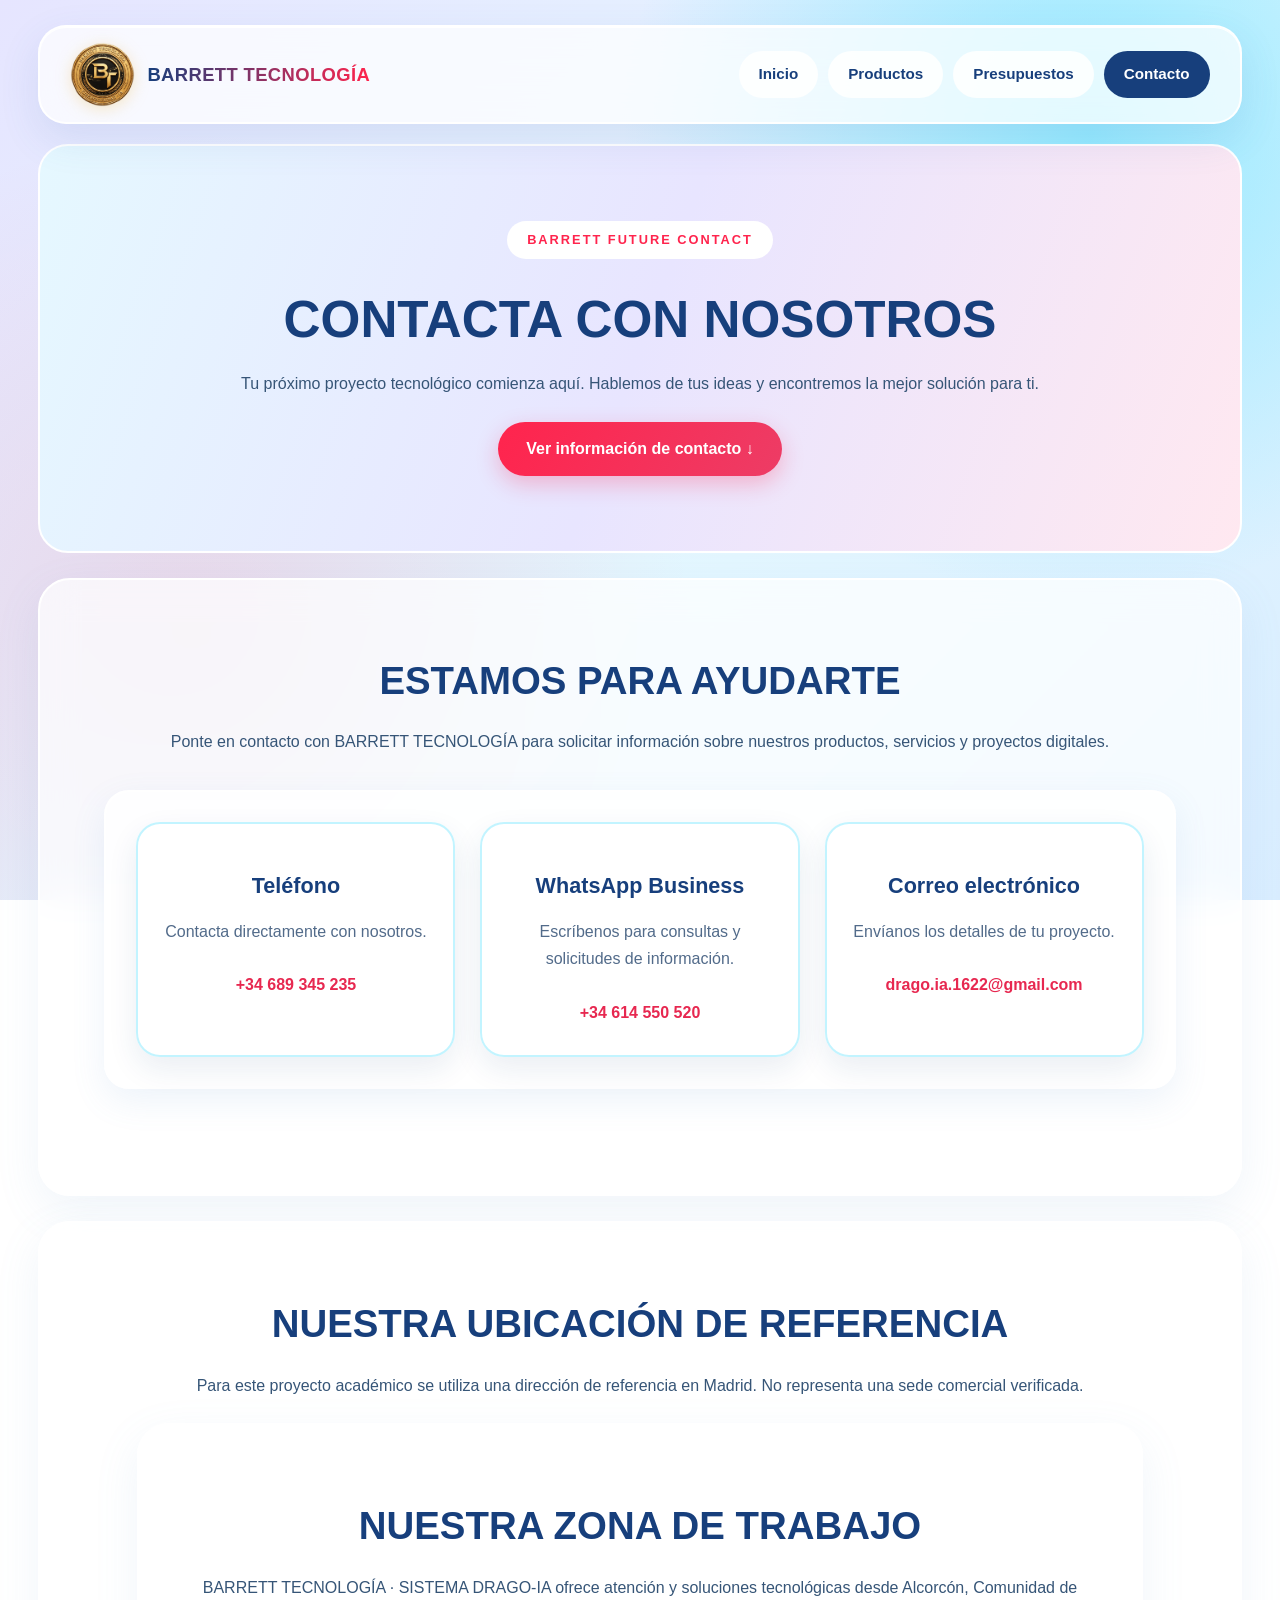
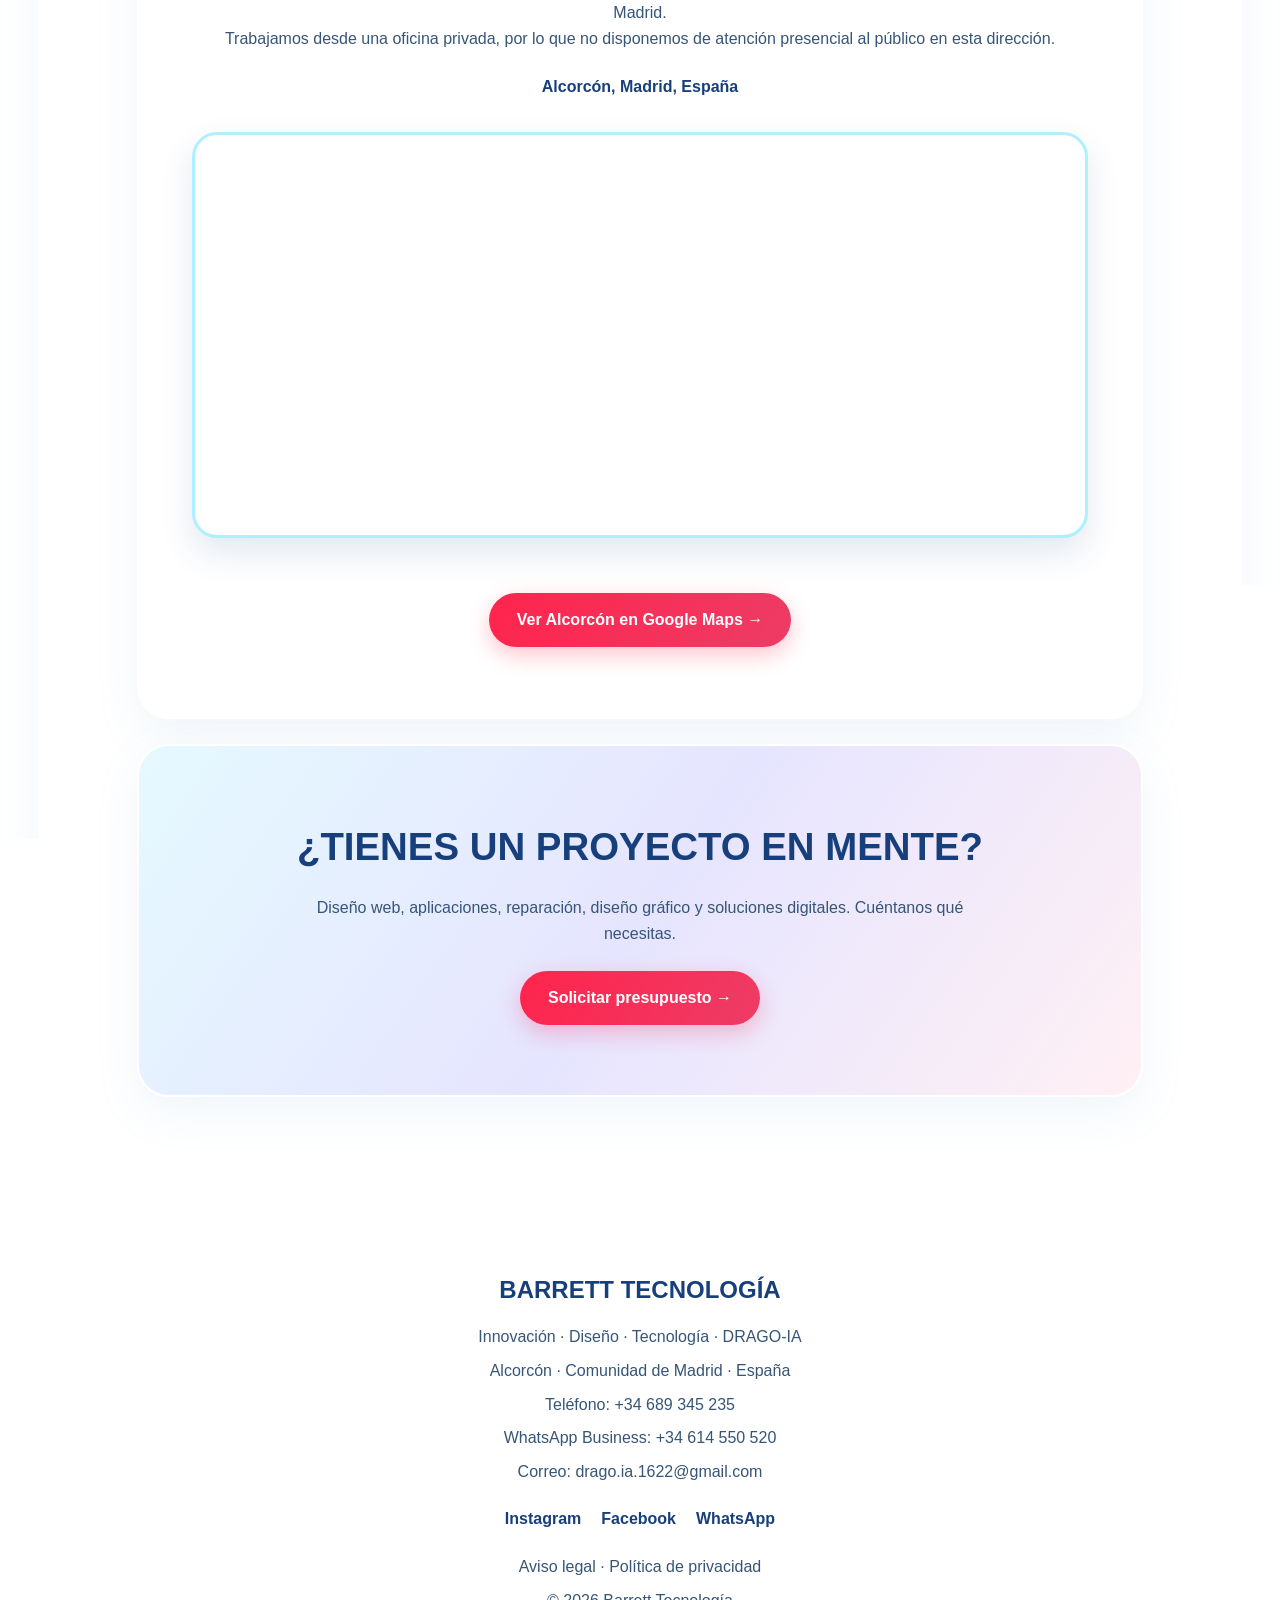
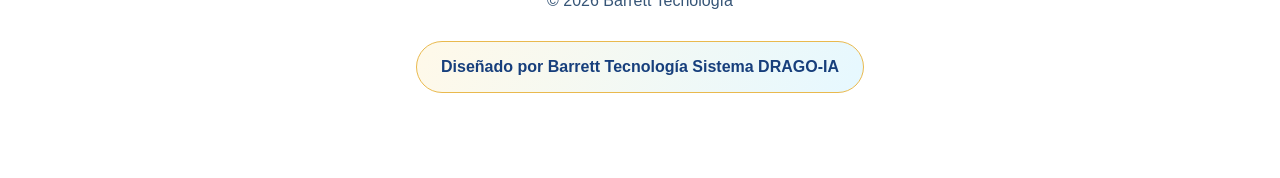
==== commit 0197603f: "Corrección de dirección y contacto" ====
--- a/contacto.html
+++ b/contacto.html
@@ -327,7 +327,5 @@
 </footer>
 
 
-  </footer>
-
 </body>
 </html>
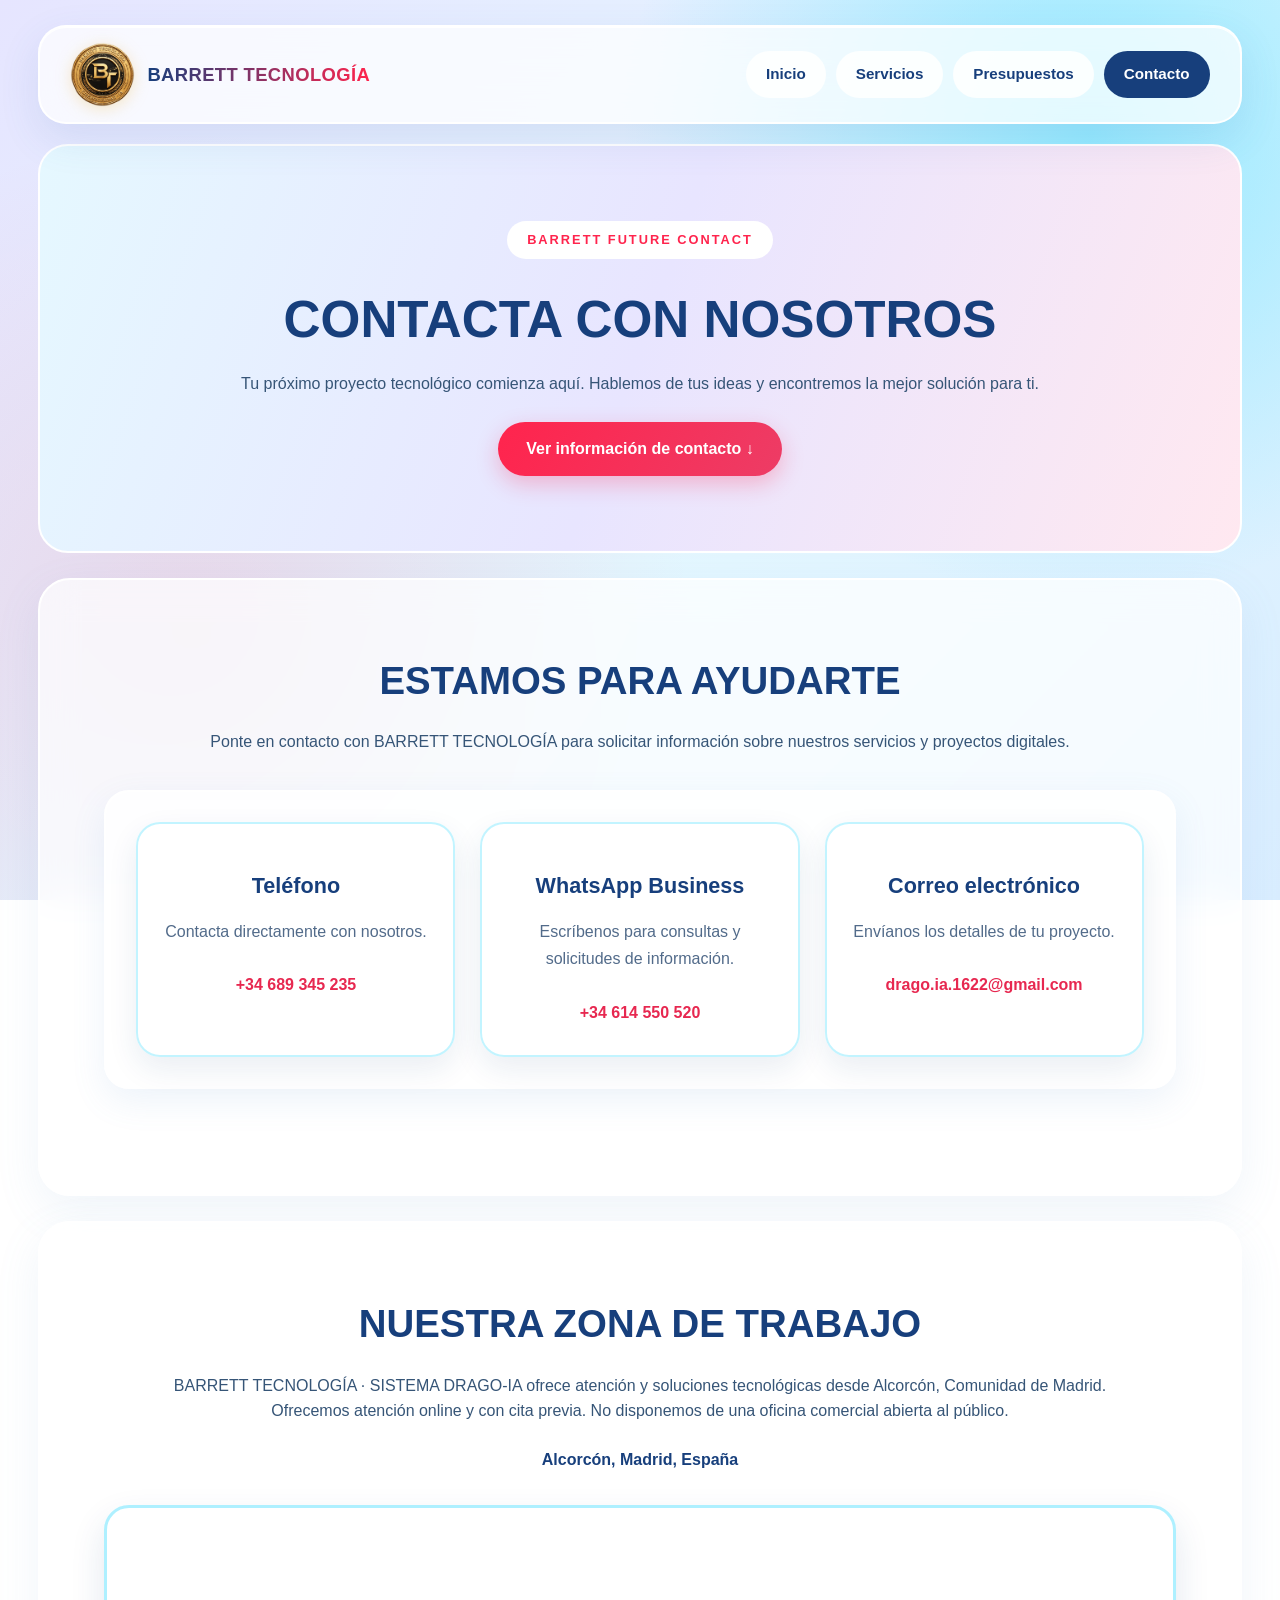
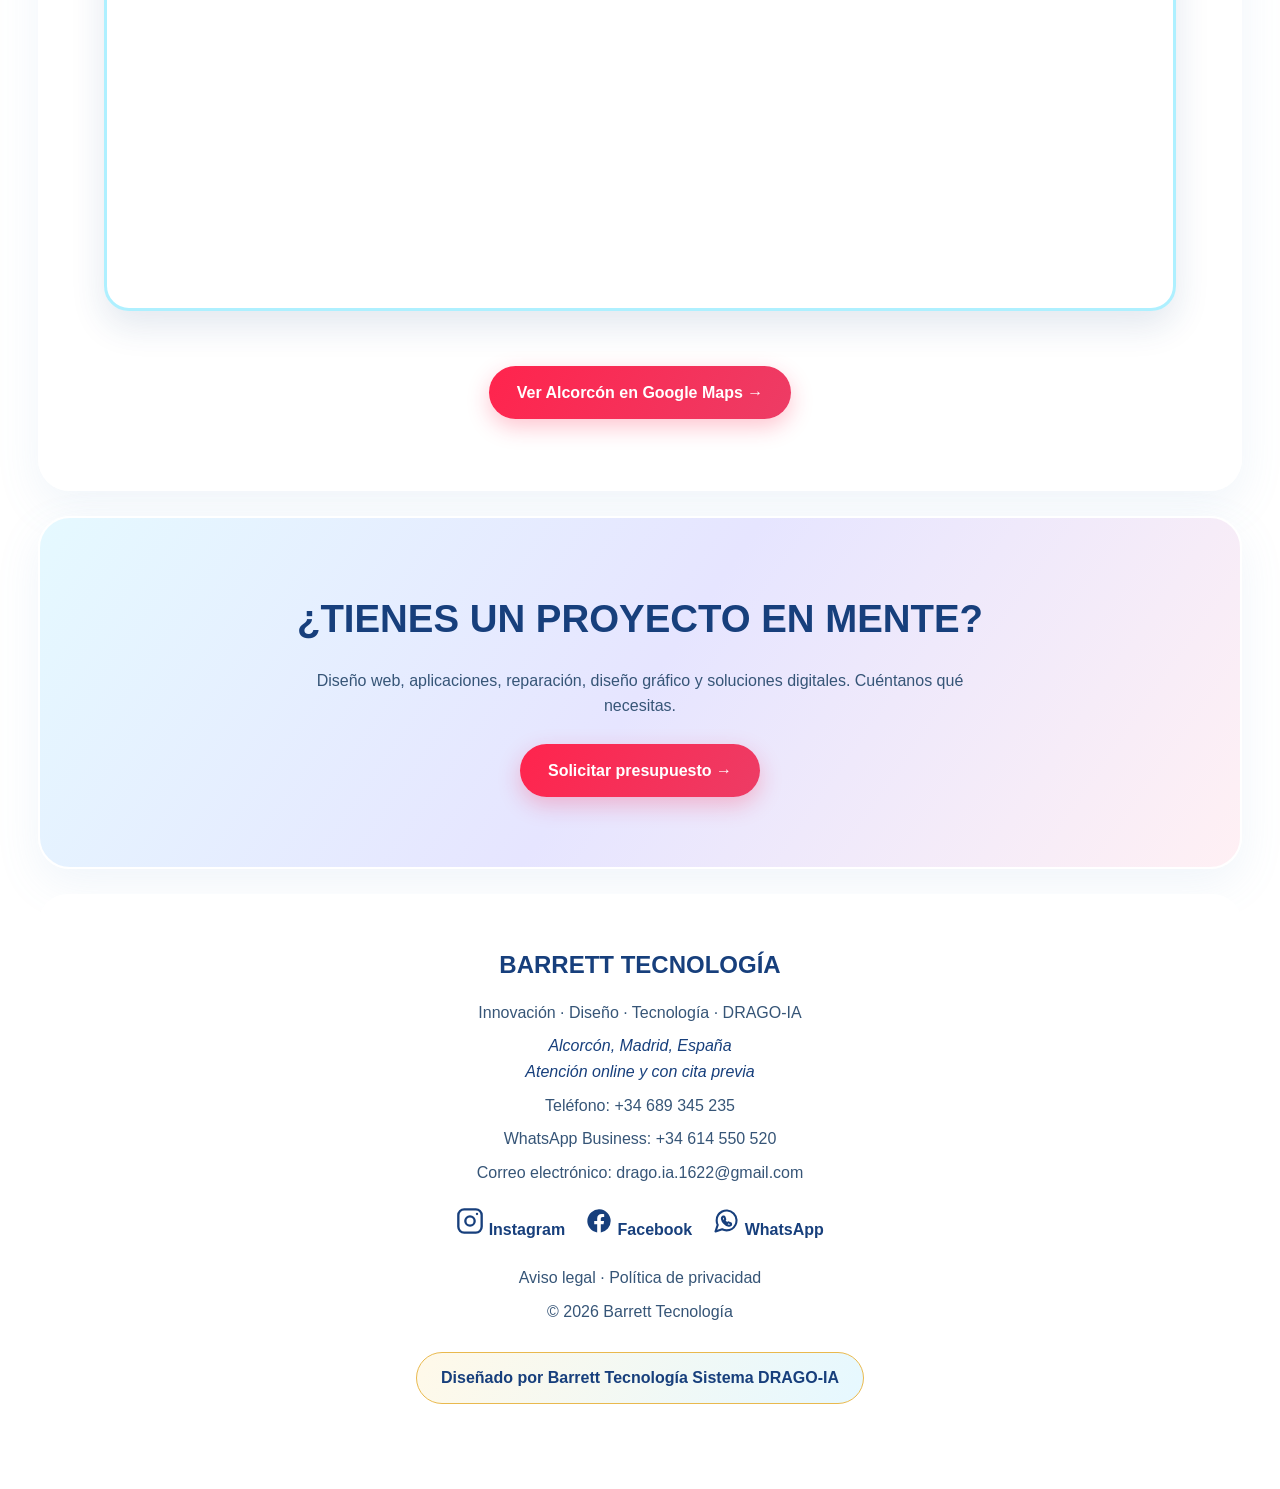
==== commit 0f6216b8: "Actualización de páginas, formulario y redes sociales" ====
--- a/contacto.html
+++ b/contacto.html
@@ -4,14 +4,14 @@
 
 <head>
   <meta charset="UTF-8">
-
   <meta name="viewport"
         content="width=device-width, initial-scale=1.0">
 
   <meta name="description"
-        content="Contacta con Barrett Tecnología para
-        consultas sobre diseño web, aplicaciones,
-        reparación informática y proyectos digitales.">
+        content="Contacta con Barrett Tecnología para consultas
+        sobre diseño web, aplicaciones, reparación informática
+        y proyectos digitales. Atención online desde Alcorcón,
+        Madrid, España.">
 
   <title>Contacto | Barrett Tecnología</title>
 
@@ -20,9 +20,7 @@
 
 <body>
 
-  <!-- =====================================
-       CABECERA CORPORATIVA
-       ===================================== -->
+  <!-- CABECERA CORPORATIVA -->
   <header class="cabecera">
 
     <a href="index.html" class="marca">
@@ -34,12 +32,13 @@
 
     <nav aria-label="Navegación principal">
       <ul>
+
         <li>
           <a href="index.html">Inicio</a>
         </li>
 
         <li>
-          <a href="productos.html">Productos</a>
+          <a href="productos.html">Servicios</a>
         </li>
 
         <li>
@@ -53,17 +52,16 @@
             Contacto
           </a>
         </li>
+
       </ul>
     </nav>
 
   </header>
 
-  <!-- =====================================
-       CONTENIDO PRINCIPAL
-       ===================================== -->
+  <!-- CONTENIDO PRINCIPAL -->
   <main>
 
-    <!-- PORTADA -->
+    <!-- PORTADA DE CONTACTO -->
     <section class="titulo-pagina servicios-portada">
 
       <span class="etiqueta-future">
@@ -92,7 +90,7 @@
       <p>
         Ponte en contacto con BARRETT TECNOLOGÍA
         para solicitar información sobre nuestros
-        productos, servicios y proyectos digitales.
+        servicios y proyectos digitales.
       </p>
 
       <div class="datos-contacto">
@@ -150,69 +148,54 @@
 
     </section>
 
-    <!-- UBICACIÓN -->
+    <!-- ZONA DE TRABAJO -->
     <section class="seccion contacto-ubicacion">
 
-      <h2>NUESTRA UBICACIÓN DE REFERENCIA</h2>
-
-      <p>
-        Para este proyecto académico se utiliza
-        una dirección de referencia en Madrid.
-        No representa una sede comercial verificada.
-      </p>
-
-      
-<!-- UBICACIÓN -->
-<section class="seccion contacto-ubicacion">
-
-  <h2>NUESTRA ZONA DE TRABAJO</h2>
-
-  <p>
-    BARRETT TECNOLOGÍA · SISTEMA DRAGO-IA
-    ofrece atención y soluciones tecnológicas
-    desde Alcorcón, Comunidad de Madrid.
-  </p>
-
-  <p>
-    Trabajamos desde una oficina privada,
-    por lo que no disponemos de atención
-    presencial al público en esta dirección.
-  </p>
-
-  <address>
-    Alcorcón, Madrid, España
-  </address>
-
-  <!-- MAPA GENERAL DE ALCORCÓN -->
-  <div class="mapa">
-
-    <iframe
-      title="Mapa general de Alcorcón, Madrid"
-      src="https://www.google.com/maps?q=Alcorc%C3%B3n%2C+Madrid%2C+Espa%C3%B1a&amp;output=embed"
-      width="100%"
-      height="400"
-      style="border:0"
-      loading="lazy"
-      referrerpolicy="no-referrer-when-downgrade">
-    </iframe>
-
-  </div>
-
-  <!-- ENLACE A GOOGLE MAPS -->
-  <p>
-    <a
-      href="https://www.google.com/maps/search/?api=1&amp;query=Alcorc%C3%B3n%2C+Madrid%2C+Espa%C3%B1a"
-      target="_blank"
-      rel="noopener noreferrer"
-      class="boton">
-
-      Ver Alcorcón en Google Maps →
-
-    </a>
-  </p>
-
-</section>
-
+      <h2>NUESTRA ZONA DE TRABAJO</h2>
+
+      <p>
+        BARRETT TECNOLOGÍA · SISTEMA DRAGO-IA
+        ofrece atención y soluciones tecnológicas
+        desde Alcorcón, Comunidad de Madrid.
+      </p>
+
+      <p>
+        Ofrecemos atención online y con cita previa.
+        No disponemos de una oficina comercial
+        abierta al público.
+      </p>
+
+      <address>
+        Alcorcón, Madrid, España
+      </address>
+
+      <!-- MAPA GENERAL DE ALCORCÓN -->
+      <div class="mapa">
+
+        <iframe
+          title="Mapa general de Alcorcón, Madrid"
+          src="https://www.google.com/maps?q=Alcorc%C3%B3n%2C+Madrid%2C+Espa%C3%B1a&amp;output=embed"
+          width="100%"
+          height="400"
+          style="border:0"
+          loading="lazy"
+          referrerpolicy="no-referrer-when-downgrade">
+        </iframe>
+
+      </div>
+
+      <!-- ENLACE A GOOGLE MAPS -->
+      <p>
+        <a
+          href="https://www.google.com/maps/search/?api=1&amp;query=Alcorc%C3%B3n%2C+Madrid%2C+Espa%C3%B1a"
+          target="_blank"
+          rel="noopener noreferrer"
+          class="boton">
+          Ver Alcorcón en Google Maps →
+        </a>
+      </p>
+
+    </section>
 
     <!-- LLAMADA A LA ACCIÓN -->
     <section class="seccion llamada-accion">
@@ -233,99 +216,160 @@
 
   </main>
 
-  
-<!-- =====================================
-     PIE DE PÁGINA CORPORATIVO
-     ===================================== -->
-<footer>
-
-  <h2>BARRETT TECNOLOGÍA</h2>
-
-  <p>
-    Innovación · Diseño · Tecnología · DRAGO-IA
-  </p>
-
-  <!-- UBICACIÓN -->
-  <p>
-    Alcorcón · Comunidad de Madrid · España
-  </p>
-
-  <!-- TELÉFONO -->
-  <p>
-    Teléfono:
-    <a href="tel:+34689345235">
-      +34 689 345 235
-    </a>
-  </p>
-
-  <!-- WHATSAPP BUSINESS -->
-  <p>
-    WhatsApp Business:
-    <a href="https://wa.me/34614550520"
-       target="_blank"
-       rel="noopener noreferrer">
-      +34 614 550 520
-    </a>
-  </p>
-
-  <!-- CORREO ELECTRÓNICO -->
-  <p>
-    Correo:
-    <a href="mailto:drago.ia.1622@gmail.com">
-      drago.ia.1622@gmail.com
-    </a>
-  </p>
-
-  <!-- REDES SOCIALES -->
-  <div class="redes">
-
-    <a href="https://www.instagram.com/"
-       target="_blank"
-       rel="noopener noreferrer">
-      Instagram
-    </a>
-
-    <a href="https://www.facebook.com/"
-       target="_blank"
-       rel="noopener noreferrer">
-      Facebook
-    </a>
-
-    <a href="https://wa.me/34614550520"
-       target="_blank"
-       rel="noopener noreferrer">
-      WhatsApp
-    </a>
-
-  </div>
-
-  <!-- ENLACES LEGALES -->
-  <p class="enlaces-legales">
-
-    <a href="aviso-legal.html">
-      Aviso legal
-    </a>
-
-    ·
-
-    <a href="politica-privacidad.html">
-      Política de privacidad
-    </a>
-
-  </p>
-
-  <!-- DERECHOS DE AUTOR -->
-  <p>
-    © 2026 Barrett Tecnología
-  </p>
-
-  <!-- FIRMA CORPORATIVA -->
-  <p class="firma">
-    Diseñado por Barrett Tecnología Sistema DRAGO-IA
-  </p>
-
-</footer>
-
+  <!-- PIE DE PÁGINA CORPORATIVO -->
+  <footer>
+
+    <h2>BARRETT TECNOLOGÍA</h2>
+
+    <p>
+      Innovación · Diseño · Tecnología · DRAGO-IA
+    </p>
+
+    <!-- DATOS DE CONTACTO -->
+    <address>
+      Alcorcón, Madrid, España<br>
+      Atención online y con cita previa
+    </address>
+
+    <p>
+      Teléfono:
+      <a href="tel:+34689345235">
+        +34 689 345 235
+      </a>
+    </p>
+
+    <p>
+      WhatsApp Business:
+      <a href="https://wa.me/34614550520"
+         target="_blank"
+         rel="noopener noreferrer">
+        +34 614 550 520
+      </a>
+    </p>
+
+    <p>
+      Correo electrónico:
+      <a href="mailto:drago.ia.1622@gmail.com">
+        drago.ia.1622@gmail.com
+      </a>
+    </p>
+
+    <!-- REDES SOCIALES CON LOGOTIPOS -->
+    <div class="redes">
+
+      <!-- INSTAGRAM -->
+      <a href="https://www.instagram.com/"
+         target="_blank"
+         rel="noopener noreferrer"
+         aria-label="Instagram">
+
+        <svg xmlns="http://www.w3.org/2000/svg"
+             width="28"
+             height="28"
+             viewBox="0 0 24 24"
+             fill="none"
+             stroke="currentColor"
+             stroke-width="2"
+             stroke-linecap="round"
+             stroke-linejoin="round"
+             aria-hidden="true"
+             focusable="false">
+          <rect x="2" y="2"
+                width="20" height="20"
+                rx="5" ry="5"/>
+          <circle cx="12" cy="12" r="4"/>
+          <circle cx="18" cy="6" r="1"
+                  fill="currentColor"
+                  stroke="none"/>
+        </svg>
+
+        <span>Instagram</span>
+      </a>
+
+      <!-- FACEBOOK -->
+      <a href="https://www.facebook.com/"
+         target="_blank"
+         rel="noopener noreferrer"
+         aria-label="Facebook">
+
+        <svg xmlns="http://www.w3.org/2000/svg"
+             width="28"
+             height="28"
+             viewBox="0 0 24 24"
+             fill="currentColor"
+             aria-hidden="true"
+             focusable="false">
+          <path d="M22 12a10 10 0 1 0-11.56 9.88v-6.99H7.9V12h2.54V9.8c0-2.5 1.49-3.89 3.77-3.89 1.09 0 2.23.2 2.23.2v2.46h-1.26c-1.24 0-1.63.77-1.63 1.56V12h2.78l-.44 2.89h-2.34v6.99A10 10 0 0 0 22 12Z"/>
+        </svg>
+
+        <span>Facebook</span>
+      </a>
+
+      <!-- WHATSAPP -->
+      <a href="https://wa.me/34614550520"
+         target="_blank"
+         rel="noopener noreferrer"
+         aria-label="WhatsApp Business">
+
+        <svg xmlns="http://www.w3.org/2000/svg"
+             width="28"
+             height="28"
+             viewBox="0 0 24 24"
+             fill="none"
+             stroke="currentColor"
+             stroke-width="1.8"
+             stroke-linecap="round"
+             stroke-linejoin="round"
+             aria-hidden="true"
+             focusable="false">
+          <path d="M21 11.5a8.38 8.38 0 0 1-.9 3.8
+                   8.5 8.5 0 0 1-7.6 4.7
+                   8.38 8.38 0 0 1-3.8-.9
+                   L3 21l1.9-5.7a8.38 8.38 0 0 1-.9-3.8
+                   8.5 8.5 0 0 1 4.7-7.6
+                   8.38 8.38 0 0 1 3.8-.9h.5
+                   a8.48 8.48 0 0 1 8 8v.5Z"/>
+          <path d="M9 8.5c.2-.3.4-.3.6-.3h.5
+                   c.2 0 .4.1.5.4l.7 1.6
+                   c.1.2.1.4-.1.6l-.6.7
+                   c.5 1 1.4 1.9 2.4 2.4l.7-.6
+                   c.2-.2.4-.2.6-.1l1.6.7
+                   c.3.1.4.3.4.5v.5
+                   c0 .2 0 .4-.3.6
+                   -.4.4-1 .6-1.6.5
+                   -2.6-.4-5.5-3.3-5.9-5.9
+                   -.1-.6.1-1.2.5-1.6Z"/>
+        </svg>
+
+        <span>WhatsApp</span>
+      </a>
+
+    </div>
+
+    <!-- ENLACES LEGALES -->
+    <p class="enlaces-legales">
+
+      <a href="aviso-legal.html">
+        Aviso legal
+      </a>
+
+      ·
+
+      <a href="politica-privacidad.html">
+        Política de privacidad
+      </a>
+
+    </p>
+
+    <!-- DERECHOS DE AUTOR -->
+    <p>© 2026 Barrett Tecnología</p>
+
+    <!-- FIRMA CORPORATIVA -->
+    <p class="firma">
+      Diseñado por Barrett Tecnología Sistema DRAGO-IA
+    </p>
+
+  </footer>
 
 </body>
 </html>
